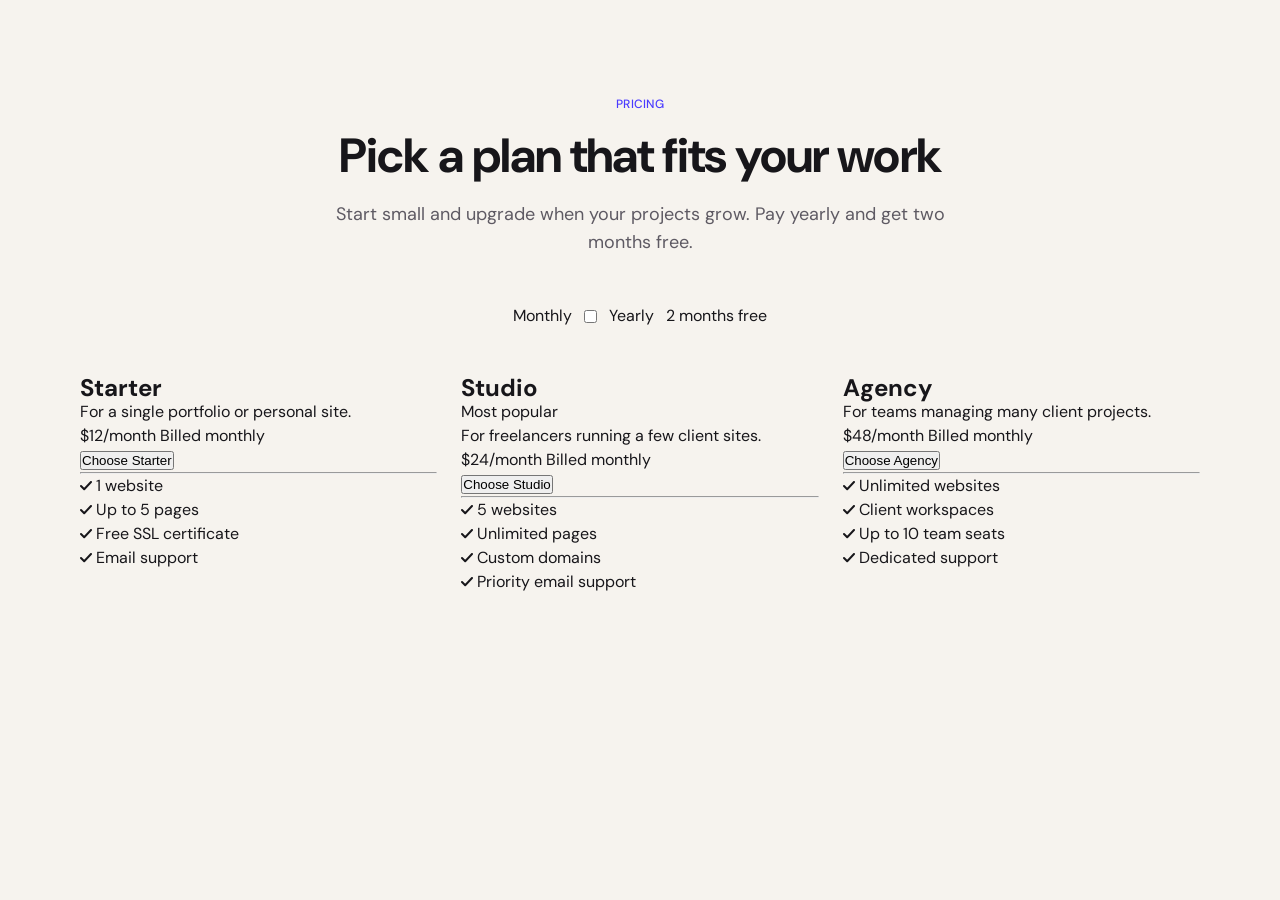
==== day-02/index.html @ 34bcc521 "Add Day 2 pricing page markup and layout styles Co-Authored-By: Claude Opus 5.5 <noreply@anthropic.c" ====
<!doctype html>
<html lang="en">
  <head>
    <meta charset="UTF-8" />
    <meta name="viewport" content="width=device-width, initial-scale=1.0" />
    <link
      href="https://fonts.googleapis.com/css2?family=DM+Sans:ital,opsz,wght@0,9..40,100..1000;1,9..40,100..1000&display=swap"
      rel="stylesheet"
    />
    <link rel="stylesheet" href="style.css" />
    <title>Pricing</title>
  </head>
  <body>
    <main>
      <div class="container">
        <div class="heading-container">
          <span class="eyebrow">pricing</span>
          <h1>Pick a plan that fits your work</h1>
          <p class="intro">
            Start small and upgrade when your projects grow. Pay yearly and get
            two months free.
          </p>
        </div>
        <div class="toggle-container">
          <span class="plan-type">Monthly</span>
          <input
            type="checkbox"
            role="switch"
            id="billing-toggle"
            class="billing-toggle"
          />
          <label class="plan-type" for="billing-toggle">Yearly</label>
          <span class="discount">2 months free</span>
        </div>
        <div class="cards-grid">
          <article class="card" data-plan="starter">
            <div class="card-top">
              <div class="pricing-plan">
                <div class="plan-name-row">
                  <h2 class="pricing-plan-label">Starter</h2>
                </div>
                <p class="plan-for">For a single portfolio or personal site.</p>
              </div>
              <div class="price-container">
                <span class="price">$12</span><span class="time">/month</span>
                <span class="billing-note">Billed monthly</span>
              </div>

              <button class="button secondary-btn" type="button">
                Choose Starter
              </button>

              <hr class="line" />
            </div>
            <div class="card-bottom">
              <ul class="features">
                <li class="feature">
                  <svg
                    width="12"
                    height="10"
                    viewBox="0 0 12 10"
                    fill="none"
                    xmlns="http://www.w3.org/2000/svg"
                    aria-hidden="true"
                  >
                    <path
                      d="M1 5L4.2 8.2L11 1"
                      stroke-width="2"
                      stroke-linecap="round"
                      stroke-linejoin="round"
                      stroke="currentColor"
                    />
                  </svg>
                  <span class="feature-label">1 website</span>
                </li>
                <li class="feature">
                  <svg
                    width="12"
                    height="10"
                    viewBox="0 0 12 10"
                    fill="none"
                    xmlns="http://www.w3.org/2000/svg"
                    aria-hidden="true"
                  >
                    <path
                      d="M1 5L4.2 8.2L11 1"
                      stroke-width="2"
                      stroke-linecap="round"
                      stroke-linejoin="round"
                      stroke="currentColor"
                    />
                  </svg>
                  <span class="feature-label">Up to 5 pages</span>
                </li>
                <li class="feature">
                  <svg
                    width="12"
                    height="10"
                    viewBox="0 0 12 10"
                    fill="none"
                    xmlns="http://www.w3.org/2000/svg"
                    aria-hidden="true"
                  >
                    <path
                      d="M1 5L4.2 8.2L11 1"
                      stroke-width="2"
                      stroke-linecap="round"
                      stroke-linejoin="round"
                      stroke="currentColor"
                    />
                  </svg>
                  <span class="feature-label">Free SSL certificate</span>
                </li>
                <li class="feature">
                  <svg
                    width="12"
                    height="10"
                    viewBox="0 0 12 10"
                    fill="none"
                    xmlns="http://www.w3.org/2000/svg"
                    aria-hidden="true"
                  >
                    <path
                      d="M1 5L4.2 8.2L11 1"
                      stroke-width="2"
                      stroke-linecap="round"
                      stroke-linejoin="round"
                      stroke="currentColor"
                    />
                  </svg>
                  <span class="feature-label">Email support</span>
                </li>
              </ul>
            </div>
          </article>
          <article class="card is-featured" data-plan="studio">
            <div class="card-top">
              <div class="pricing-plan">
                <div class="plan-name-row">
                  <h2 class="pricing-plan-label">Studio</h2>
                  <span class="badge">Most popular</span>
                </div>
                <p class="plan-for">
                  For freelancers running a few client sites.
                </p>
              </div>
              <div class="price-container">
                <span class="price">$24</span><span class="time">/month</span>
                <span class="billing-note">Billed monthly</span>
              </div>

              <button class="button primary-btn" type="button">
                Choose Studio
              </button>

              <hr class="line" />
            </div>
            <div class="card-bottom">
              <ul class="features">
                <li class="feature">
                  <svg
                    width="12"
                    height="10"
                    viewBox="0 0 12 10"
                    fill="none"
                    xmlns="http://www.w3.org/2000/svg"
                    aria-hidden="true"
                  >
                    <path
                      d="M1 5L4.2 8.2L11 1"
                      stroke-width="2"
                      stroke-linecap="round"
                      stroke-linejoin="round"
                      stroke="currentColor"
                    />
                  </svg>
                  <span class="feature-label">5 websites</span>
                </li>
                <li class="feature">
                  <svg
                    width="12"
                    height="10"
                    viewBox="0 0 12 10"
                    fill="none"
                    xmlns="http://www.w3.org/2000/svg"
                    aria-hidden="true"
                  >
                    <path
                      d="M1 5L4.2 8.2L11 1"
                      stroke-width="2"
                      stroke-linecap="round"
                      stroke-linejoin="round"
                      stroke="currentColor"
                    />
                  </svg>
                  <span class="feature-label">Unlimited pages</span>
                </li>
                <li class="feature">
                  <svg
                    width="12"
                    height="10"
                    viewBox="0 0 12 10"
                    fill="none"
                    xmlns="http://www.w3.org/2000/svg"
                    aria-hidden="true"
                  >
                    <path
                      d="M1 5L4.2 8.2L11 1"
                      stroke-width="2"
                      stroke-linecap="round"
                      stroke-linejoin="round"
                      stroke="currentColor"
                    />
                  </svg>
                  <span class="feature-label">Custom domains</span>
                </li>
                <li class="feature">
                  <svg
                    width="12"
                    height="10"
                    viewBox="0 0 12 10"
                    fill="none"
                    xmlns="http://www.w3.org/2000/svg"
                    aria-hidden="true"
                  >
                    <path
                      d="M1 5L4.2 8.2L11 1"
                      stroke-width="2"
                      stroke-linecap="round"
                      stroke-linejoin="round"
                      stroke="currentColor"
                    />
                  </svg>
                  <span class="feature-label">Priority email support</span>
                </li>
              </ul>
            </div>
          </article>
          <article class="card" data-plan="agency">
            <div class="card-top">
              <div class="pricing-plan">
                <div class="plan-name-row">
                  <h2 class="pricing-plan-label">Agency</h2>
                </div>
                <p class="plan-for">For teams managing many client projects.</p>
              </div>
              <div class="price-container">
                <span class="price">$48</span><span class="time">/month</span>
                <span class="billing-note">Billed monthly</span>
              </div>

              <button class="button secondary-btn" type="button">
                Choose Agency
              </button>

              <hr class="line" />
            </div>
            <div class="card-bottom">
              <ul class="features">
                <li class="feature">
                  <svg
                    width="12"
                    height="10"
                    viewBox="0 0 12 10"
                    fill="none"
                    xmlns="http://www.w3.org/2000/svg"
                    aria-hidden="true"
                  >
                    <path
                      d="M1 5L4.2 8.2L11 1"
                      stroke-width="2"
                      stroke-linecap="round"
                      stroke-linejoin="round"
                      stroke="currentColor"
                    />
                  </svg>
                  <span class="feature-label">Unlimited websites</span>
                </li>
                <li class="feature">
                  <svg
                    width="12"
                    height="10"
                    viewBox="0 0 12 10"
                    fill="none"
                    xmlns="http://www.w3.org/2000/svg"
                    aria-hidden="true"
                  >
                    <path
                      d="M1 5L4.2 8.2L11 1"
                      stroke-width="2"
                      stroke-linecap="round"
                      stroke-linejoin="round"
                      stroke="currentColor"
                    />
                  </svg>
                  <span class="feature-label">Client workspaces</span>
                </li>
                <li class="feature">
                  <svg
                    width="12"
                    height="10"
                    viewBox="0 0 12 10"
                    fill="none"
                    xmlns="http://www.w3.org/2000/svg"
                    aria-hidden="true"
                  >
                    <path
                      d="M1 5L4.2 8.2L11 1"
                      stroke-width="2"
                      stroke-linecap="round"
                      stroke-linejoin="round"
                      stroke="currentColor"
                    />
                  </svg>
                  <span class="feature-label">Up to 10 team seats</span>
                </li>
                <li class="feature">
                  <svg
                    width="12"
                    height="10"
                    viewBox="0 0 12 10"
                    fill="none"
                    xmlns="http://www.w3.org/2000/svg"
                    aria-hidden="true"
                  >
                    <path
                      d="M1 5L4.2 8.2L11 1"
                      stroke-width="2"
                      stroke-linecap="round"
                      stroke-linejoin="round"
                      stroke="currentColor"
                    />
                  </svg>
                  <span class="feature-label">Dedicated support</span>
                </li>
              </ul>
            </div>
          </article>
        </div>
      </div>
    </main>
    <script src="script.js"></script>
  </body>
</html>
---- day-02/style.css ----
* {
  margin: 0;
  padding: 0;
  box-sizing: border-box;
}

:root {
  /* ---------- Colors ---------- */
  --color-bg: #f6f3ee;
  --color-surface: #ffffff;
  --color-surface-muted: #efeae2;
  --color-border: #ddd6cb;

  --color-text: #17161a;
  --color-text-muted: #5e5a63;

  --color-accent: #4b3bff;
  --color-on-accent: #ffffff;
  --color-accent-soft: #ece9ff;

  --color-success: #1f7a4d;
  --color-success-soft: #dff3e8;
  --color-danger: #c62f3a;
  --color-danger-soft: #fbe4e6;

  /* ---------- Font ---------- */
  --font-sans: "DM Sans", system-ui, -apple-system, "Segoe UI", sans-serif;

  --weight-regular: 400;
  --weight-medium: 500;
  --weight-semibold: 600;
  --weight-bold: 700;

  /* ---------- Type scale (size / line height / letter spacing) ----------
     label/16 and label/14 use the body-16 and body-14 sizes
     with --weight-semibold. */
  --text-display: 3rem; /* 48px */
  --leading-display: 3.5rem; /* 56px */
  --tracking-display: -0.02em;

  --text-heading-32: 2rem;
  --leading-heading-32: 2.5rem;
  --tracking-heading-32: -0.01em;

  --text-heading-24: 1.5rem;
  --leading-heading-24: 2rem;
  --tracking-heading-24: -0.005em;

  --text-heading-20: 1.25rem;
  --leading-heading-20: 1.75rem;

  --text-body-18: 1.125rem;
  --leading-body-18: 1.75rem;

  --text-body-16: 1rem;
  --leading-body-16: 1.5rem;

  --text-body-14: 0.875rem;
  --leading-body-14: 1.25rem;

  --text-caption: 0.75rem; /* 12px, Medium, uppercase */
  --leading-caption: 1rem;
  --tracking-caption: 0.02em;

  /* ---------- Spacing ---------- */
  --space-4: 0.25rem;
  --space-8: 0.5rem;
  --space-12: 0.75rem;
  --space-16: 1rem;
  --space-20: 1.25rem;
  --space-24: 1.5rem;
  --space-32: 2rem;
  --space-48: 3rem;
  --space-64: 4rem;
  --space-96: 6rem;

  /* ---------- Radius ---------- */
  --radius-sm: 8px;
  --radius-md: 12px; /* buttons */
  --radius-lg: 20px; /* cards */
  --radius-pill: 999px;

  /* ---------- Borders and focus ---------- */
  --border-width: 1px;
  --focus-ring: 2px solid var(--color-accent);
  --focus-offset: 2px;

  /* ---------- Page layout ---------- */
  --page-padding: 80px;
  --page-padding-mobile: 24px;

  /* var() does not work inside media queries, so write the
     breakpoint as a number: @media (max-width: 768px) { ... } */
}

body {
  font-family: var(--font-sans);
  font-size: var(--text-body-16);
  line-height: var(--leading-body-16);
  font-weight: var(--weight-regular);
  color: var(--color-text);
  background-color: var(--color-bg);
}

a {
  text-decoration: none;
  color: inherit;
}

ul {
  list-style: none;
}

/* ---------- Project styles go below ---------- */
/* all page padding lives here: 96 top and bottom, 80 sides */
main {
  padding: var(--space-96) var(--page-padding);
}

/* sections stack with 48 between them */
.container {
  max-width: 1120px;
  margin: 0 auto;
  display: flex;
  flex-direction: column;
  gap: var(--space-48);
}

.heading-container {
  display: flex;
  flex-direction: column;
  align-items: center;
  gap: var(--space-16);
  text-align: center;
}
.eyebrow {
  font-size: var(--text-caption);
  line-height: var(--leading-caption);
  letter-spacing: var(--tracking-caption);
  font-weight: var(--weight-medium);
  text-transform: uppercase;
  color: var(--color-accent);
}

.heading-container h1 {
  font-size: var(--text-display);
  line-height: var(--leading-display);
  letter-spacing: var(--tracking-display);
  font-weight: var(--weight-bold);
}

.intro {
  font-size: var(--text-body-18);
  line-height: var(--leading-body-18);
  color: var(--color-text-muted);
  max-width: 640px;
}

.toggle-container {
  display: flex;
  justify-content: center;
  align-items: center;
  gap: var(--space-12);
}

.cards-grid {
  display: grid;
  grid-template-columns: repeat(3, 1fr);
  gap: var(--space-24);
}
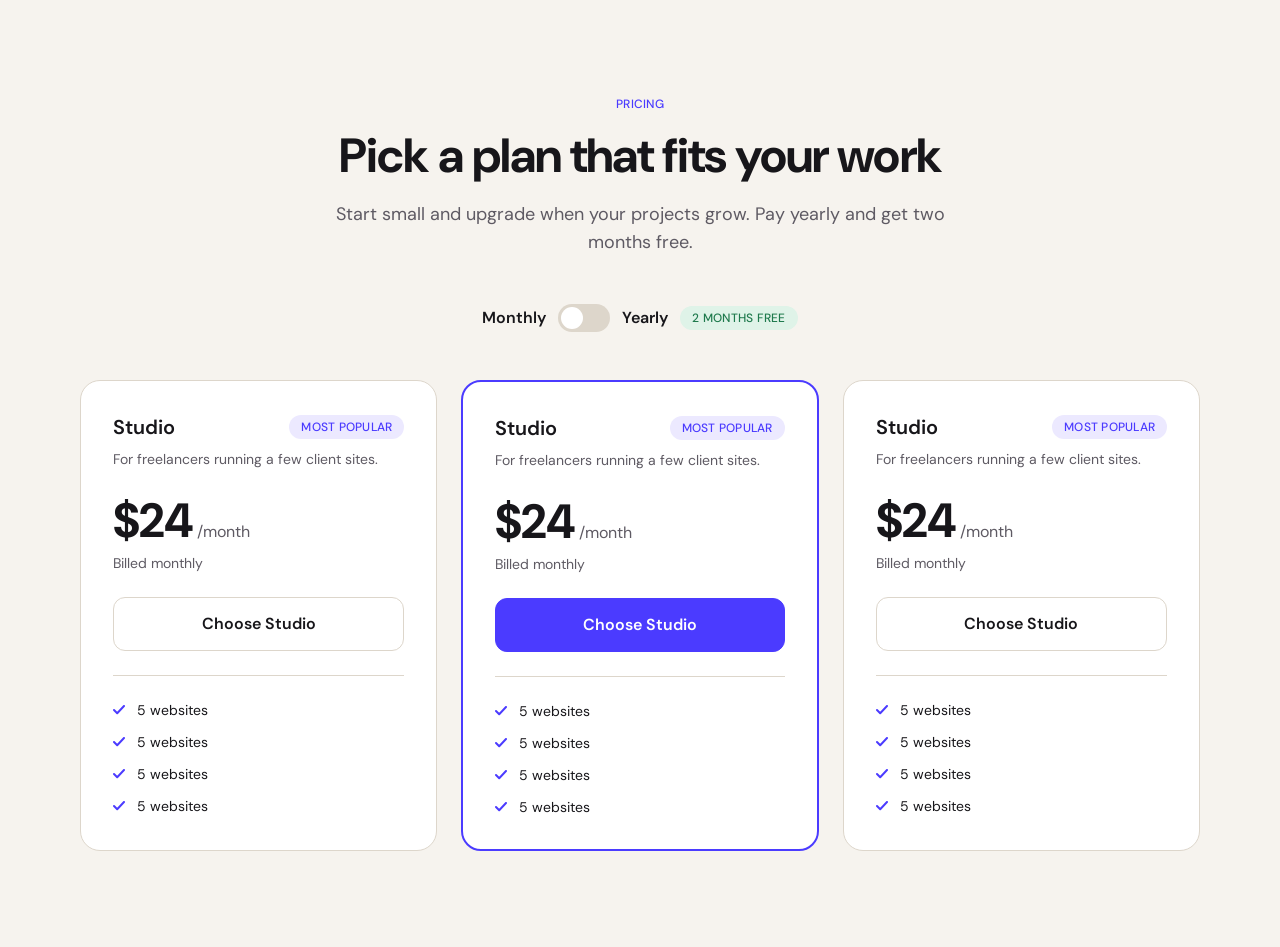
==== commit 9c420067: "Style Day 2 cards, billing switch and mobile layout Rename card classes to the card- prefix, use pla" ====
--- a/day-02/index.html
+++ b/day-02/index.html
@@ -34,307 +34,313 @@
         </div>
         <div class="cards-grid">
           <article class="card" data-plan="starter">
-            <div class="card-top">
-              <div class="pricing-plan">
-                <div class="plan-name-row">
-                  <h2 class="pricing-plan-label">Starter</h2>
-                </div>
-                <p class="plan-for">For a single portfolio or personal site.</p>
-              </div>
-              <div class="price-container">
-                <span class="price">$12</span><span class="time">/month</span>
-                <span class="billing-note">Billed monthly</span>
-              </div>
-
-              <button class="button secondary-btn" type="button">
-                Choose Starter
-              </button>
-
-              <hr class="line" />
-            </div>
-            <div class="card-bottom">
-              <ul class="features">
-                <li class="feature">
-                  <svg
-                    width="12"
-                    height="10"
-                    viewBox="0 0 12 10"
-                    fill="none"
-                    xmlns="http://www.w3.org/2000/svg"
-                    aria-hidden="true"
-                  >
-                    <path
-                      d="M1 5L4.2 8.2L11 1"
-                      stroke-width="2"
-                      stroke-linecap="round"
-                      stroke-linejoin="round"
-                      stroke="currentColor"
-                    />
-                  </svg>
-                  <span class="feature-label">1 website</span>
-                </li>
-                <li class="feature">
-                  <svg
-                    width="12"
-                    height="10"
-                    viewBox="0 0 12 10"
-                    fill="none"
-                    xmlns="http://www.w3.org/2000/svg"
-                    aria-hidden="true"
-                  >
-                    <path
-                      d="M1 5L4.2 8.2L11 1"
-                      stroke-width="2"
-                      stroke-linecap="round"
-                      stroke-linejoin="round"
-                      stroke="currentColor"
-                    />
-                  </svg>
-                  <span class="feature-label">Up to 5 pages</span>
-                </li>
-                <li class="feature">
-                  <svg
-                    width="12"
-                    height="10"
-                    viewBox="0 0 12 10"
-                    fill="none"
-                    xmlns="http://www.w3.org/2000/svg"
-                    aria-hidden="true"
-                  >
-                    <path
-                      d="M1 5L4.2 8.2L11 1"
-                      stroke-width="2"
-                      stroke-linecap="round"
-                      stroke-linejoin="round"
-                      stroke="currentColor"
-                    />
-                  </svg>
-                  <span class="feature-label">Free SSL certificate</span>
-                </li>
-                <li class="feature">
-                  <svg
-                    width="12"
-                    height="10"
-                    viewBox="0 0 12 10"
-                    fill="none"
-                    xmlns="http://www.w3.org/2000/svg"
-                    aria-hidden="true"
-                  >
-                    <path
-                      d="M1 5L4.2 8.2L11 1"
-                      stroke-width="2"
-                      stroke-linecap="round"
-                      stroke-linejoin="round"
-                      stroke="currentColor"
-                    />
-                  </svg>
-                  <span class="feature-label">Email support</span>
-                </li>
-              </ul>
-            </div>
+            <div class="card-header">
+              <div class="card-name-row">
+                <h2 class="card-name">Studio</h2>
+                <span class="card-badge"> Most Popular </span>
+              </div>
+              <p class="card-description">
+                For freelancers running a few client sites.
+              </p>
+            </div>
+            <div class="card-price">
+              <div class="card-price-row">
+                <span class="card-amount">$24</span>
+                <span class="card-period">/month</span>
+              </div>
+
+              <p class="card-billing-note">Billed monthly</p>
+            </div>
+            <button class="button is-secondary plan-btn">Choose Studio</button>
+            <hr class="card-divider" />
+            <ul class="card-features">
+              <li class="card-feature">
+                <svg
+                  width="12"
+                  height="10"
+                  viewBox="0 0 12 10"
+                  fill="none"
+                  xmlns="http://www.w3.org/2000/svg"
+                  aria-hidden="true"
+                >
+                  <path
+                    d="M1 5L4.2 8.2L11 1"
+                    stroke-width="2"
+                    stroke-linecap="round"
+                    stroke-linejoin="round"
+                    stroke="currentColor"
+                  />
+                </svg>
+
+                <span class="card-feature-label">5 websites</span>
+              </li>
+              <li class="card-feature">
+                <svg
+                  width="12"
+                  height="10"
+                  viewBox="0 0 12 10"
+                  fill="none"
+                  xmlns="http://www.w3.org/2000/svg"
+                  aria-hidden="true"
+                >
+                  <path
+                    d="M1 5L4.2 8.2L11 1"
+                    stroke-width="2"
+                    stroke-linecap="round"
+                    stroke-linejoin="round"
+                    stroke="currentColor"
+                  />
+                </svg>
+
+                <span class="card-feature-label">5 websites</span>
+              </li>
+              <li class="card-feature">
+                <svg
+                  width="12"
+                  height="10"
+                  viewBox="0 0 12 10"
+                  fill="none"
+                  xmlns="http://www.w3.org/2000/svg"
+                  aria-hidden="true"
+                >
+                  <path
+                    d="M1 5L4.2 8.2L11 1"
+                    stroke-width="2"
+                    stroke-linecap="round"
+                    stroke-linejoin="round"
+                    stroke="currentColor"
+                  />
+                </svg>
+
+                <span class="card-feature-label">5 websites</span>
+              </li>
+              <li class="card-feature">
+                <svg
+                  width="12"
+                  height="10"
+                  viewBox="0 0 12 10"
+                  fill="none"
+                  xmlns="http://www.w3.org/2000/svg"
+                  aria-hidden="true"
+                >
+                  <path
+                    d="M1 5L4.2 8.2L11 1"
+                    stroke-width="2"
+                    stroke-linecap="round"
+                    stroke-linejoin="round"
+                    stroke="currentColor"
+                  />
+                </svg>
+
+                <span class="card-feature-label">5 websites</span>
+              </li>
+            </ul>
           </article>
           <article class="card is-featured" data-plan="studio">
-            <div class="card-top">
-              <div class="pricing-plan">
-                <div class="plan-name-row">
-                  <h2 class="pricing-plan-label">Studio</h2>
-                  <span class="badge">Most popular</span>
-                </div>
-                <p class="plan-for">
-                  For freelancers running a few client sites.
-                </p>
-              </div>
-              <div class="price-container">
-                <span class="price">$24</span><span class="time">/month</span>
-                <span class="billing-note">Billed monthly</span>
-              </div>
-
-              <button class="button primary-btn" type="button">
-                Choose Studio
-              </button>
-
-              <hr class="line" />
-            </div>
-            <div class="card-bottom">
-              <ul class="features">
-                <li class="feature">
-                  <svg
-                    width="12"
-                    height="10"
-                    viewBox="0 0 12 10"
-                    fill="none"
-                    xmlns="http://www.w3.org/2000/svg"
-                    aria-hidden="true"
-                  >
-                    <path
-                      d="M1 5L4.2 8.2L11 1"
-                      stroke-width="2"
-                      stroke-linecap="round"
-                      stroke-linejoin="round"
-                      stroke="currentColor"
-                    />
-                  </svg>
-                  <span class="feature-label">5 websites</span>
-                </li>
-                <li class="feature">
-                  <svg
-                    width="12"
-                    height="10"
-                    viewBox="0 0 12 10"
-                    fill="none"
-                    xmlns="http://www.w3.org/2000/svg"
-                    aria-hidden="true"
-                  >
-                    <path
-                      d="M1 5L4.2 8.2L11 1"
-                      stroke-width="2"
-                      stroke-linecap="round"
-                      stroke-linejoin="round"
-                      stroke="currentColor"
-                    />
-                  </svg>
-                  <span class="feature-label">Unlimited pages</span>
-                </li>
-                <li class="feature">
-                  <svg
-                    width="12"
-                    height="10"
-                    viewBox="0 0 12 10"
-                    fill="none"
-                    xmlns="http://www.w3.org/2000/svg"
-                    aria-hidden="true"
-                  >
-                    <path
-                      d="M1 5L4.2 8.2L11 1"
-                      stroke-width="2"
-                      stroke-linecap="round"
-                      stroke-linejoin="round"
-                      stroke="currentColor"
-                    />
-                  </svg>
-                  <span class="feature-label">Custom domains</span>
-                </li>
-                <li class="feature">
-                  <svg
-                    width="12"
-                    height="10"
-                    viewBox="0 0 12 10"
-                    fill="none"
-                    xmlns="http://www.w3.org/2000/svg"
-                    aria-hidden="true"
-                  >
-                    <path
-                      d="M1 5L4.2 8.2L11 1"
-                      stroke-width="2"
-                      stroke-linecap="round"
-                      stroke-linejoin="round"
-                      stroke="currentColor"
-                    />
-                  </svg>
-                  <span class="feature-label">Priority email support</span>
-                </li>
-              </ul>
-            </div>
+            <div class="card-header">
+              <div class="card-name-row">
+                <h2 class="card-name">Studio</h2>
+                <span class="card-badge"> Most Popular </span>
+              </div>
+              <p class="card-description">
+                For freelancers running a few client sites.
+              </p>
+            </div>
+            <div class="card-price">
+              <div class="card-price-row">
+                <span class="card-amount">$24</span>
+                <span class="card-period">/month</span>
+              </div>
+
+              <p class="card-billing-note">Billed monthly</p>
+            </div>
+            <button class="button is-primary plan-btn">Choose Studio</button>
+            <hr class="card-divider" />
+            <ul class="card-features">
+              <li class="card-feature">
+                <svg
+                  width="12"
+                  height="10"
+                  viewBox="0 0 12 10"
+                  fill="none"
+                  xmlns="http://www.w3.org/2000/svg"
+                  aria-hidden="true"
+                >
+                  <path
+                    d="M1 5L4.2 8.2L11 1"
+                    stroke-width="2"
+                    stroke-linecap="round"
+                    stroke-linejoin="round"
+                    stroke="currentColor"
+                  />
+                </svg>
+
+                <span class="card-feature-label">5 websites</span>
+              </li>
+              <li class="card-feature">
+                <svg
+                  width="12"
+                  height="10"
+                  viewBox="0 0 12 10"
+                  fill="none"
+                  xmlns="http://www.w3.org/2000/svg"
+                  aria-hidden="true"
+                >
+                  <path
+                    d="M1 5L4.2 8.2L11 1"
+                    stroke-width="2"
+                    stroke-linecap="round"
+                    stroke-linejoin="round"
+                    stroke="currentColor"
+                  />
+                </svg>
+
+                <span class="card-feature-label">5 websites</span>
+              </li>
+              <li class="card-feature">
+                <svg
+                  width="12"
+                  height="10"
+                  viewBox="0 0 12 10"
+                  fill="none"
+                  xmlns="http://www.w3.org/2000/svg"
+                  aria-hidden="true"
+                >
+                  <path
+                    d="M1 5L4.2 8.2L11 1"
+                    stroke-width="2"
+                    stroke-linecap="round"
+                    stroke-linejoin="round"
+                    stroke="currentColor"
+                  />
+                </svg>
+
+                <span class="card-feature-label">5 websites</span>
+              </li>
+              <li class="card-feature">
+                <svg
+                  width="12"
+                  height="10"
+                  viewBox="0 0 12 10"
+                  fill="none"
+                  xmlns="http://www.w3.org/2000/svg"
+                  aria-hidden="true"
+                >
+                  <path
+                    d="M1 5L4.2 8.2L11 1"
+                    stroke-width="2"
+                    stroke-linecap="round"
+                    stroke-linejoin="round"
+                    stroke="currentColor"
+                  />
+                </svg>
+
+                <span class="card-feature-label">5 websites</span>
+              </li>
+            </ul>
           </article>
           <article class="card" data-plan="agency">
-            <div class="card-top">
-              <div class="pricing-plan">
-                <div class="plan-name-row">
-                  <h2 class="pricing-plan-label">Agency</h2>
-                </div>
-                <p class="plan-for">For teams managing many client projects.</p>
-              </div>
-              <div class="price-container">
-                <span class="price">$48</span><span class="time">/month</span>
-                <span class="billing-note">Billed monthly</span>
-              </div>
-
-              <button class="button secondary-btn" type="button">
-                Choose Agency
-              </button>
-
-              <hr class="line" />
-            </div>
-            <div class="card-bottom">
-              <ul class="features">
-                <li class="feature">
-                  <svg
-                    width="12"
-                    height="10"
-                    viewBox="0 0 12 10"
-                    fill="none"
-                    xmlns="http://www.w3.org/2000/svg"
-                    aria-hidden="true"
-                  >
-                    <path
-                      d="M1 5L4.2 8.2L11 1"
-                      stroke-width="2"
-                      stroke-linecap="round"
-                      stroke-linejoin="round"
-                      stroke="currentColor"
-                    />
-                  </svg>
-                  <span class="feature-label">Unlimited websites</span>
-                </li>
-                <li class="feature">
-                  <svg
-                    width="12"
-                    height="10"
-                    viewBox="0 0 12 10"
-                    fill="none"
-                    xmlns="http://www.w3.org/2000/svg"
-                    aria-hidden="true"
-                  >
-                    <path
-                      d="M1 5L4.2 8.2L11 1"
-                      stroke-width="2"
-                      stroke-linecap="round"
-                      stroke-linejoin="round"
-                      stroke="currentColor"
-                    />
-                  </svg>
-                  <span class="feature-label">Client workspaces</span>
-                </li>
-                <li class="feature">
-                  <svg
-                    width="12"
-                    height="10"
-                    viewBox="0 0 12 10"
-                    fill="none"
-                    xmlns="http://www.w3.org/2000/svg"
-                    aria-hidden="true"
-                  >
-                    <path
-                      d="M1 5L4.2 8.2L11 1"
-                      stroke-width="2"
-                      stroke-linecap="round"
-                      stroke-linejoin="round"
-                      stroke="currentColor"
-                    />
-                  </svg>
-                  <span class="feature-label">Up to 10 team seats</span>
-                </li>
-                <li class="feature">
-                  <svg
-                    width="12"
-                    height="10"
-                    viewBox="0 0 12 10"
-                    fill="none"
-                    xmlns="http://www.w3.org/2000/svg"
-                    aria-hidden="true"
-                  >
-                    <path
-                      d="M1 5L4.2 8.2L11 1"
-                      stroke-width="2"
-                      stroke-linecap="round"
-                      stroke-linejoin="round"
-                      stroke="currentColor"
-                    />
-                  </svg>
-                  <span class="feature-label">Dedicated support</span>
-                </li>
-              </ul>
-            </div>
+            <div class="card-header">
+              <div class="card-name-row">
+                <h2 class="card-name">Studio</h2>
+                <span class="card-badge"> Most Popular </span>
+              </div>
+              <p class="card-description">
+                For freelancers running a few client sites.
+              </p>
+            </div>
+            <div class="card-price">
+              <div class="card-price-row">
+                <span class="card-amount">$24</span>
+                <span class="card-period">/month</span>
+              </div>
+
+              <p class="card-billing-note">Billed monthly</p>
+            </div>
+            <button class="button is-secondary plan-btn">Choose Studio</button>
+            <hr class="card-divider" />
+            <ul class="card-features">
+              <li class="card-feature">
+                <svg
+                  width="12"
+                  height="10"
+                  viewBox="0 0 12 10"
+                  fill="none"
+                  xmlns="http://www.w3.org/2000/svg"
+                  aria-hidden="true"
+                >
+                  <path
+                    d="M1 5L4.2 8.2L11 1"
+                    stroke-width="2"
+                    stroke-linecap="round"
+                    stroke-linejoin="round"
+                    stroke="currentColor"
+                  />
+                </svg>
+
+                <span class="card-feature-label">5 websites</span>
+              </li>
+              <li class="card-feature">
+                <svg
+                  width="12"
+                  height="10"
+                  viewBox="0 0 12 10"
+                  fill="none"
+                  xmlns="http://www.w3.org/2000/svg"
+                  aria-hidden="true"
+                >
+                  <path
+                    d="M1 5L4.2 8.2L11 1"
+                    stroke-width="2"
+                    stroke-linecap="round"
+                    stroke-linejoin="round"
+                    stroke="currentColor"
+                  />
+                </svg>
+
+                <span class="card-feature-label">5 websites</span>
+              </li>
+              <li class="card-feature">
+                <svg
+                  width="12"
+                  height="10"
+                  viewBox="0 0 12 10"
+                  fill="none"
+                  xmlns="http://www.w3.org/2000/svg"
+                  aria-hidden="true"
+                >
+                  <path
+                    d="M1 5L4.2 8.2L11 1"
+                    stroke-width="2"
+                    stroke-linecap="round"
+                    stroke-linejoin="round"
+                    stroke="currentColor"
+                  />
+                </svg>
+
+                <span class="card-feature-label">5 websites</span>
+              </li>
+              <li class="card-feature">
+                <svg
+                  width="12"
+                  height="10"
+                  viewBox="0 0 12 10"
+                  fill="none"
+                  xmlns="http://www.w3.org/2000/svg"
+                  aria-hidden="true"
+                >
+                  <path
+                    d="M1 5L4.2 8.2L11 1"
+                    stroke-width="2"
+                    stroke-linecap="round"
+                    stroke-linejoin="round"
+                    stroke="currentColor"
+                  />
+                </svg>
+
+                <span class="card-feature-label">5 websites</span>
+              </li>
+            </ul>
           </article>
         </div>
       </div>
--- a/day-02/style.css
+++ b/day-02/style.css
@@ -66,6 +66,7 @@
   --space-4: 0.25rem;
   --space-8: 0.5rem;
   --space-12: 0.75rem;
+  --space-14: 0.875rem;
   --space-16: 1rem;
   --space-20: 1.25rem;
   --space-24: 1.5rem;
@@ -163,8 +164,257 @@
   gap: var(--space-12);
 }
 
+.plan-type {
+  font-size: var(--text-body-16);
+  font-weight: var(--weight-semibold);
+}
+
+.billing-toggle {
+  position: relative;
+  cursor: pointer;
+  width: 52px;
+  height: 28px;
+  appearance: none;
+  border-radius: var(--radius-pill);
+  background-color: var(--color-border);
+  flex-shrink: 0;
+}
+
+.billing-toggle::before {
+  display: block;
+  content: "";
+  height: 22px;
+  width: 22px;
+  position: absolute;
+  top: 3px;
+  left: 3px;
+  border-radius: 50%;
+  background-color: var(--color-surface);
+  transition: transform 0.3s ease-out;
+}
+
+.billing-toggle:focus-visible {
+  outline: var(--focus-ring);
+  outline-offset: var(--focus-offset);
+}
+
+.billing-toggle:checked {
+  background-color: var(--color-accent);
+}
+
+.billing-toggle:checked::before {
+  transform: translateX(24px);
+}
+
+.discount {
+  background-color: var(--color-success-soft);
+  border-radius: var(--radius-pill);
+  padding: var(--space-4) var(--space-12);
+  font-size: var(--text-caption);
+  line-height: var(--leading-caption);
+  letter-spacing: var(--tracking-caption);
+  font-weight: var(--weight-medium);
+  text-transform: uppercase;
+  color: var(--color-success);
+  white-space: nowrap;
+}
+
 .cards-grid {
   display: grid;
   grid-template-columns: repeat(3, 1fr);
   gap: var(--space-24);
 }
+
+.card {
+  background-color: var(--color-surface);
+  padding: var(--space-32);
+  border-radius: var(--radius-lg);
+  border: 1px solid var(--color-border);
+  display: flex;
+  flex-direction: column;
+  gap: var(--space-24);
+}
+.card-header {
+  display: flex;
+  flex-direction: column;
+  gap: var(--space-8);
+}
+
+.card-name-row {
+  display: flex;
+  justify-content: space-between;
+  align-items: center;
+  gap: var(--space-8); /* keeps name and badge apart if space gets tight */
+}
+
+.card-name {
+  font-size: var(--text-heading-20);
+  line-height: var(--leading-heading-20);
+  font-weight: var(--weight-semibold); /* h2 defaults to 700 */
+}
+
+/* same type style as the eyebrow: 12 medium, uppercase, 2% tracking */
+.card-badge {
+  background-color: var(--color-accent-soft);
+  border-radius: var(--radius-pill);
+  padding: var(--space-4) var(--space-12);
+  font-size: var(--text-caption);
+  line-height: var(--leading-caption);
+  letter-spacing: var(--tracking-caption);
+  font-weight: var(--weight-medium);
+  text-transform: uppercase;
+  color: var(--color-accent);
+  white-space: nowrap; /* keep "MOST POPULAR" on one line */
+}
+
+.card-description {
+  font-size: var(--text-body-14);
+  line-height: var(--leading-body-14);
+  color: var(--color-text-muted);
+}
+
+/* price block: amount row on top, billing note underneath */
+.card-price {
+  display: flex;
+  flex-direction: column;
+  gap: var(--space-4);
+}
+
+/* baseline lines up the bottom of "/month" with the bottom of "$24" */
+.card-price-row {
+  display: flex;
+  align-items: baseline;
+  gap: var(--space-4);
+}
+
+.card-period {
+  color: var(--color-text-muted);
+}
+
+.card-billing-note {
+  font-size: var(--text-body-14);
+  line-height: var(--leading-body-14);
+  color: var(--color-text-muted);
+}
+
+.card-amount {
+  font-size: var(--text-display);
+  line-height: var(--leading-display);
+  letter-spacing: var(--tracking-display);
+  font-weight: var(--weight-bold);
+}
+
+.button {
+  font: inherit;
+  border-radius: var(--radius-md);
+  font-size: var(--text-body-16);
+  line-height: var(--leading-body-16);
+  padding: var(--space-14) var(--space-24);
+  cursor: pointer;
+
+  font-weight: var(--weight-semibold);
+}
+
+/* variants are chained to .button so they can't style anything else */
+.button.is-primary {
+  color: var(--color-on-accent);
+  background-color: var(--color-accent);
+  border: 1px solid var(--color-accent);
+}
+
+.button.is-secondary {
+  background-color: var(--color-surface);
+  color: var(--color-text);
+  border: 1px solid var(--color-border);
+}
+
+/* hover isn't in the Figma states, so these are a light touch:
+   primary gets 12% darker, secondary picks up the accent border */
+.button.is-primary:hover {
+  background-color: color-mix(in srgb, var(--color-accent), black 12%);
+}
+
+.button.is-secondary:hover {
+  border-color: var(--color-accent);
+}
+
+.button:focus-visible {
+  outline: var(--focus-ring);
+  outline-offset: var(--focus-offset);
+}
+
+.card-divider {
+  width: 100%;
+  border: none;
+  height: 1px;
+  background-color: var(--color-border);
+}
+
+.card-features {
+  display: flex;
+  flex-direction: column;
+  gap: var(--space-12);
+}
+
+.card-feature {
+  display: flex;
+  align-items: center;
+  gap: var(--space-12);
+}
+
+.card-feature svg {
+  color: var(--color-accent);
+}
+
+.card-feature-label {
+  font-size: var(--text-body-14);
+  line-height: var(--leading-body-14);
+}
+
+.card.is-featured {
+  border: 2px solid var(--color-accent);
+}
+
+/* reduced motion rules */
+
+@media (prefers-reduced-motion: reduce) {
+  /* rules in here only apply if the person has
+     "reduce motion" turned on in their system settings */
+  .billing-toggle::before {
+    transition: none;
+  }
+}
+
+/* mobile styles */
+
+@media (max-width: 768px) {
+  main {
+    padding: var(--space-32) var(--page-padding-mobile);
+  }
+
+  .container {
+    gap: var(--space-32);
+  }
+
+  /* same selector as the desktop rule: a plain "h1" is weaker
+     than ".heading-container h1" and would lose */
+  .heading-container h1 {
+    font-size: var(--text-heading-32);
+    line-height: var(--leading-heading-32);
+    letter-spacing: var(--tracking-heading-32);
+  }
+
+  .intro {
+    font-size: var(--text-body-16);
+    line-height: var(--leading-body-16);
+  }
+
+  .cards-grid {
+    grid-template-columns: 1fr;
+    gap: var(--space-16);
+  }
+
+  .card {
+    padding: var(--space-24);
+  }
+}
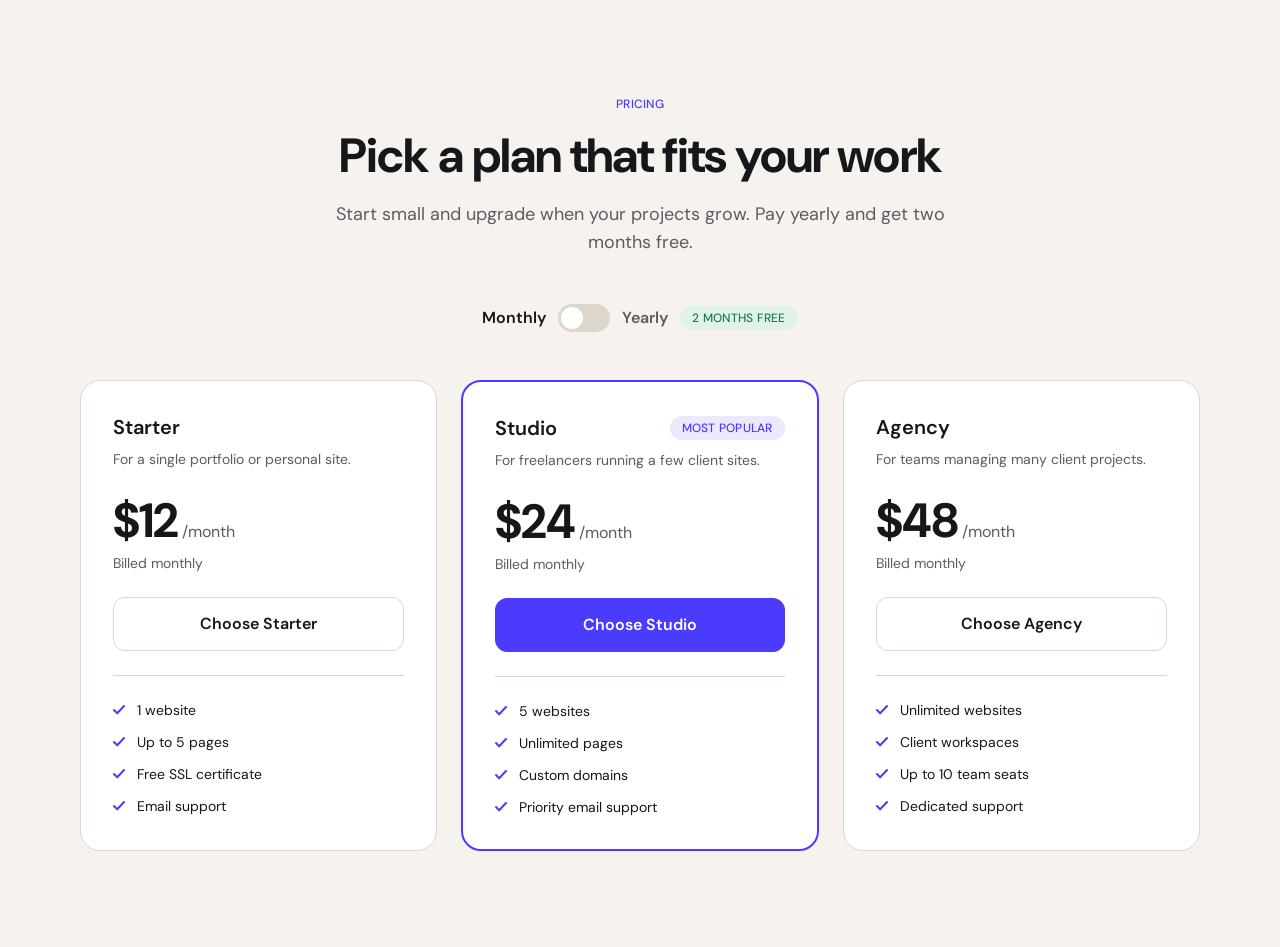
==== commit e0ba4d76: "Switch Day 2 prices between monthly and yearly render() fills each card from the plans object, marks" ====
--- a/day-02/index.html
+++ b/day-02/index.html
@@ -51,7 +51,7 @@
 
               <p class="card-billing-note">Billed monthly</p>
             </div>
-            <button class="button is-secondary plan-btn">Choose Studio</button>
+            <button class="button is-secondary" type="button">Choose Studio</button>
             <hr class="card-divider" />
             <ul class="card-features">
               <li class="card-feature">
@@ -154,7 +154,7 @@
 
               <p class="card-billing-note">Billed monthly</p>
             </div>
-            <button class="button is-primary plan-btn">Choose Studio</button>
+            <button class="button is-primary" type="button">Choose Studio</button>
             <hr class="card-divider" />
             <ul class="card-features">
               <li class="card-feature">
@@ -257,7 +257,7 @@
 
               <p class="card-billing-note">Billed monthly</p>
             </div>
-            <button class="button is-secondary plan-btn">Choose Studio</button>
+            <button class="button is-secondary" type="button">Choose Studio</button>
             <hr class="card-divider" />
             <ul class="card-features">
               <li class="card-feature">
--- a/day-02/style.css
+++ b/day-02/style.css
@@ -167,6 +167,11 @@
 .plan-type {
   font-size: var(--text-body-16);
   font-weight: var(--weight-semibold);
+  color: var(--color-text-muted);
+}
+
+.plan-type.is-active {
+  color: var(--color-text);
 }
 
 .billing-toggle {
@@ -267,6 +272,10 @@
   white-space: nowrap; /* keep "MOST POPULAR" on one line */
 }
 
+.hidden {
+  display: none;
+}
+
 .card-description {
   font-size: var(--text-body-14);
   line-height: var(--leading-body-14);
